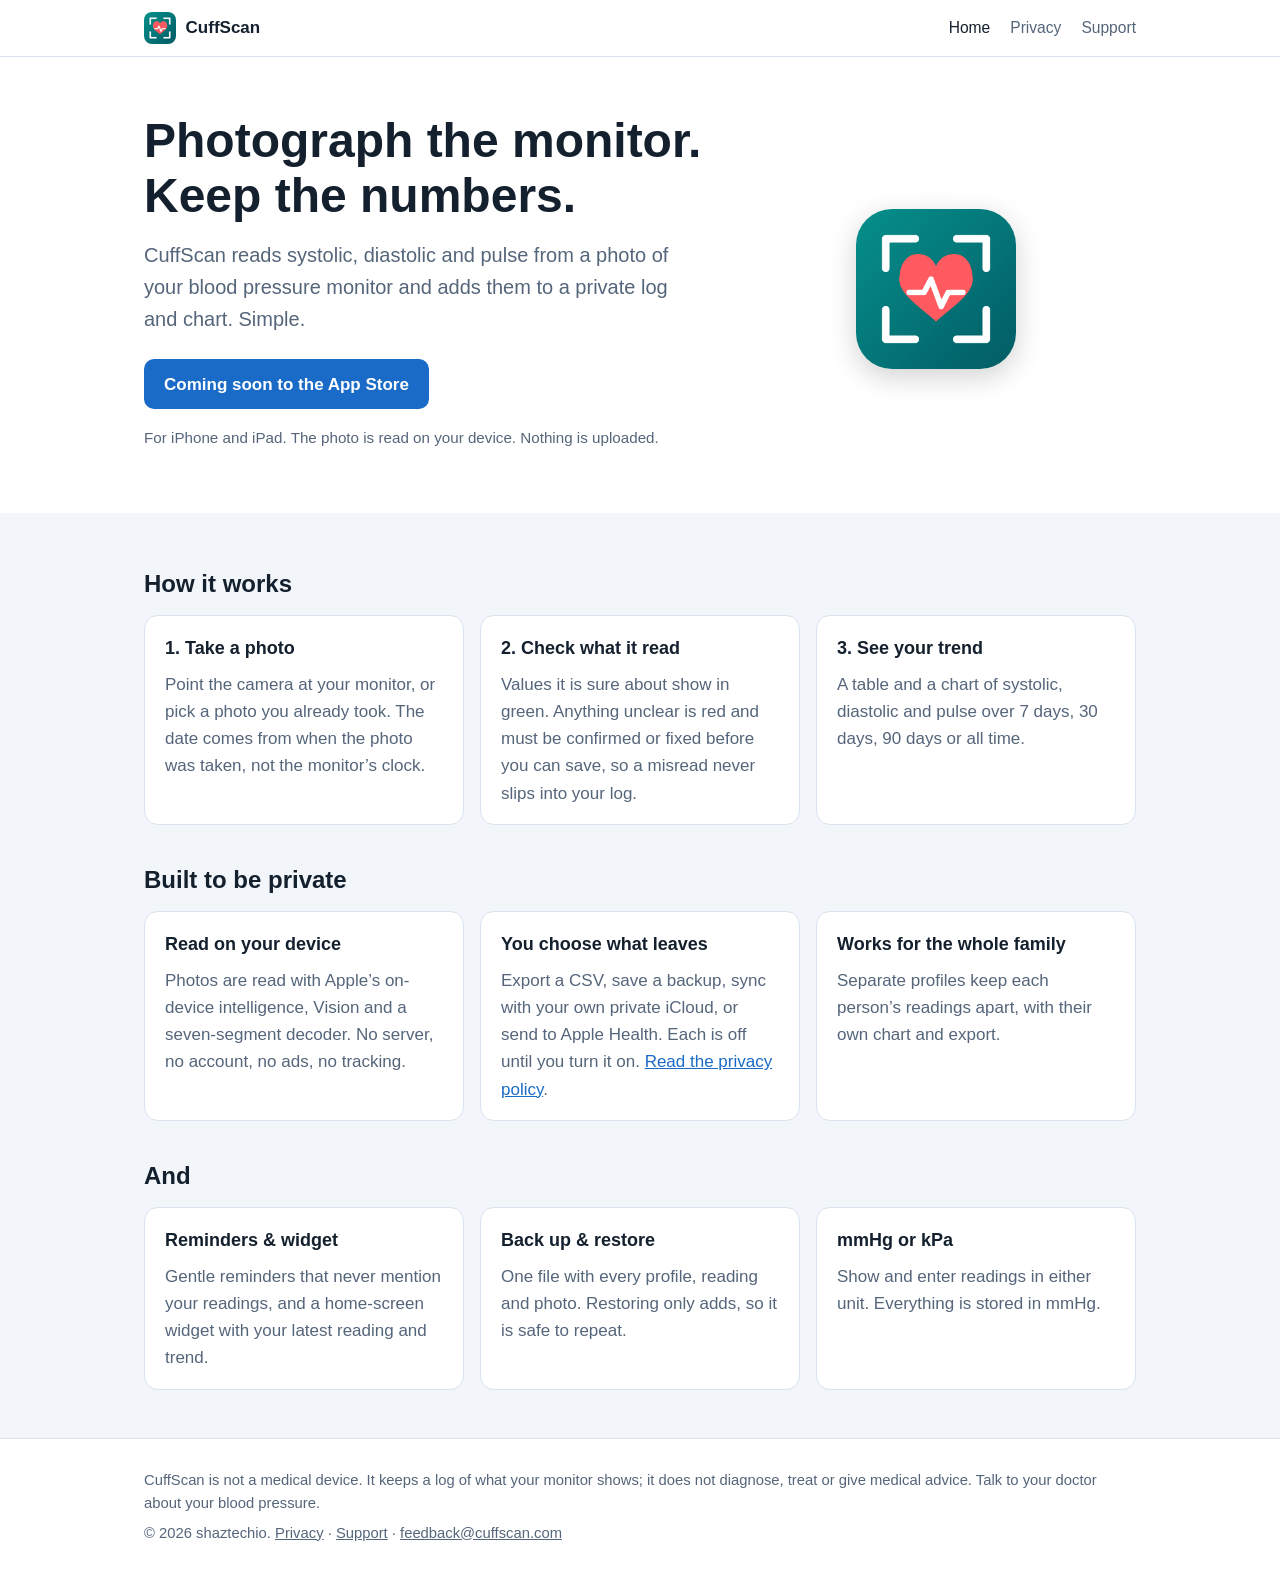
==== index.html @ 8bf1f527 "Add landing page, privacy policy, support page and site scaffolding Co-Authored-By: Claude Sonnet 5." ====
<!doctype html>
<html lang="en">
<head>
<meta charset="utf-8">
<meta name="viewport" content="width=device-width, initial-scale=1">
<title>CuffScan: photograph your BP monitor, keep a private log</title>
<meta name="description" content="Take a photo of your blood pressure monitor and CuffScan reads the numbers on your device and keeps a private log. No account, no cloud processing.">
<link rel="canonical" href="https://cuffscan.com/">
<link rel="icon" type="image/png" sizes="32x32" href="/assets/favicon-32.png">
<link rel="apple-touch-icon" href="/assets/apple-touch-icon.png">
<meta name="color-scheme" content="light dark">
<meta property="og:title" content="CuffScan: photograph your BP monitor, keep a private log">
<meta property="og:description" content="Take a photo of your blood pressure monitor and CuffScan reads the numbers on your device and keeps a private log. No account, no cloud processing.">
<meta property="og:image" content="https://cuffscan.com/assets/icon-512.png">
<link rel="stylesheet" href="/assets/style.css">
</head>
<body>
<header class="site"><div class="wrap">
<a class="brand" href="/"><img src="/assets/favicon-32.png" alt="" width="32" height="32">CuffScan</a>
<nav aria-label="Main"><a href="/" aria-current="page">Home</a><a href="/privacy/">Privacy</a><a href="/support/">Support</a></nav>
</div></header>
<main>
<section class="hero"><div class="wrap">
<div>
<h1>Photograph the monitor. Keep the numbers.</h1>
<p class="lead">CuffScan reads systolic, diastolic and pulse from a photo of your blood pressure monitor and adds them to a private log and chart. Simple.</p>
<p><span class="button" aria-disabled="true">Coming soon to the App Store</span></p>
<p class="note">For iPhone and iPad. The photo is read on your device. Nothing is uploaded.</p>
</div>
<img class="icon" src="/assets/icon-512.png" alt="CuffScan app icon: scan brackets around a heart" width="160" height="160">
</div></section>
<section class="band"><div class="wrap">
<h2>How it works</h2>
<div class="grid">
<div class="card"><h3>1. Take a photo</h3><p>Point the camera at your monitor, or pick a photo you already took. The date comes from when the photo was taken, not the monitor&rsquo;s clock.</p></div>
<div class="card"><h3>2. Check what it read</h3><p>Values it is sure about show in green. Anything unclear is red and must be confirmed or fixed before you can save, so a misread never slips into your log.</p></div>
<div class="card"><h3>3. See your trend</h3><p>A table and a chart of systolic, diastolic and pulse over 7 days, 30 days, 90 days or all time.</p></div>
</div>
<h2>Built to be private</h2>
<div class="grid">
<div class="card"><h3>Read on your device</h3><p>Photos are read with Apple&rsquo;s on-device intelligence, Vision and a seven-segment decoder. No server, no account, no ads, no tracking.</p></div>
<div class="card"><h3>You choose what leaves</h3><p>Export a CSV, save a backup, sync with your own private iCloud, or send to Apple Health. Each is off until you turn it on. <a href="/privacy/">Read the privacy policy</a>.</p></div>
<div class="card"><h3>Works for the whole family</h3><p>Separate profiles keep each person&rsquo;s readings apart, with their own chart and export.</p></div>
</div>
<h2>And</h2>
<div class="grid">
<div class="card"><h3>Reminders &amp; widget</h3><p>Gentle reminders that never mention your readings, and a home-screen widget with your latest reading and trend.</p></div>
<div class="card"><h3>Back up &amp; restore</h3><p>One file with every profile, reading and photo. Restoring only adds, so it is safe to repeat.</p></div>
<div class="card"><h3>mmHg or kPa</h3><p>Show and enter readings in either unit. Everything is stored in mmHg.</p></div>
</div>
</div></section>
</main>
<footer class="site"><div class="wrap">
<p>CuffScan is not a medical device. It keeps a log of what your monitor shows; it does not diagnose, treat or give medical advice. Talk to your doctor about your blood pressure.</p>
<p>&copy; 2026 shaztechio. <a href="/privacy/">Privacy</a> &middot; <a href="/support/">Support</a> &middot; <a href="mailto:feedback@cuffscan.com">feedback@cuffscan.com</a></p>
</div></footer>
</body>
</html>
---- assets/style.css ----
:root {
  --bg: #ffffff;
  --bg-soft: #f2f6fb;
  --text: #14202e;
  --muted: #55657a;
  --accent: #1a6bc7;
  --accent-text: #ffffff;
  --border: #d9e2ee;
  --max: 64rem;
}
@media (prefers-color-scheme: dark) {
  :root {
    --bg: #0e141b;
    --bg-soft: #16202b;
    --text: #e8eef6;
    --muted: #9fb0c4;
    --accent: #408fff;
    --accent-text: #0e141b;
    --border: #25323f;
  }
}
* { box-sizing: border-box; }
html { -webkit-text-size-adjust: 100%; }
body {
  margin: 0;
  background: var(--bg);
  color: var(--text);
  font: 1.0625rem/1.6 -apple-system, BlinkMacSystemFont, "Segoe UI", Roboto, Helvetica, Arial, sans-serif;
}
a { color: var(--accent); }
a:focus-visible, .button:focus-visible { outline: 3px solid var(--accent); outline-offset: 2px; border-radius: 4px; }
.wrap { max-width: var(--max); margin: 0 auto; padding: 0 1rem; }
.prose { max-width: 42rem; }

header.site { border-bottom: 1px solid var(--border); }
header.site .wrap { display: flex; align-items: center; justify-content: space-between; gap: 1rem; padding-top: .75rem; padding-bottom: .75rem; }
.brand { display: flex; align-items: center; gap: .6rem; font-weight: 700; color: var(--text); text-decoration: none; }
.brand img { width: 32px; height: 32px; border-radius: 8px; }
nav a { margin-left: 1.25rem; color: var(--muted); text-decoration: none; font-size: .975rem; }
nav a:hover, nav a[aria-current="page"] { color: var(--text); }

.hero { padding: 3.5rem 0 3rem; }
.hero .wrap { display: grid; gap: 2rem; align-items: center; }
@media (min-width: 48rem) { .hero .wrap { grid-template-columns: 1.4fr 1fr; } }
.hero img.icon { width: 160px; height: 160px; border-radius: 36px; box-shadow: 0 8px 28px rgba(0,0,0,.18); justify-self: center; }
h1 { font-size: clamp(2rem, 5vw, 3rem); line-height: 1.15; margin: 0 0 1rem; }
h2 { font-size: 1.5rem; line-height: 1.25; margin: 2.5rem 0 .75rem; }
h3 { font-size: 1.125rem; margin: 1.75rem 0 .5rem; }
.lead { font-size: 1.25rem; color: var(--muted); margin: 0 0 1.5rem; }
.button { display: inline-block; background: var(--accent); color: var(--accent-text); padding: .7rem 1.25rem; border-radius: 10px; font-weight: 600; text-decoration: none; }
.note { color: var(--muted); font-size: .95rem; }

section.band { background: var(--bg-soft); padding: 1rem 0 3rem; }
.grid { display: grid; gap: 1rem; grid-template-columns: repeat(auto-fit, minmax(15rem, 1fr)); margin-top: 1rem; }
.card { background: var(--bg); border: 1px solid var(--border); border-radius: 14px; padding: 1.1rem 1.25rem; }
.card h3 { margin-top: 0; }
.card p { margin: 0; color: var(--muted); }

main.page { padding: 2.5rem 0 3rem; }
main.page h1 { font-size: 2.25rem; }
main.page ul { padding-left: 1.25rem; }
main.page li { margin: .35rem 0; }
.callout { background: var(--bg-soft); border: 1px solid var(--border); border-radius: 12px; padding: 1rem 1.25rem; margin: 1.5rem 0; }

footer.site { border-top: 1px solid var(--border); padding: 1.5rem 0 2.5rem; color: var(--muted); font-size: .925rem; }
footer.site a { color: var(--muted); }
footer.site p { margin: .35rem 0; }
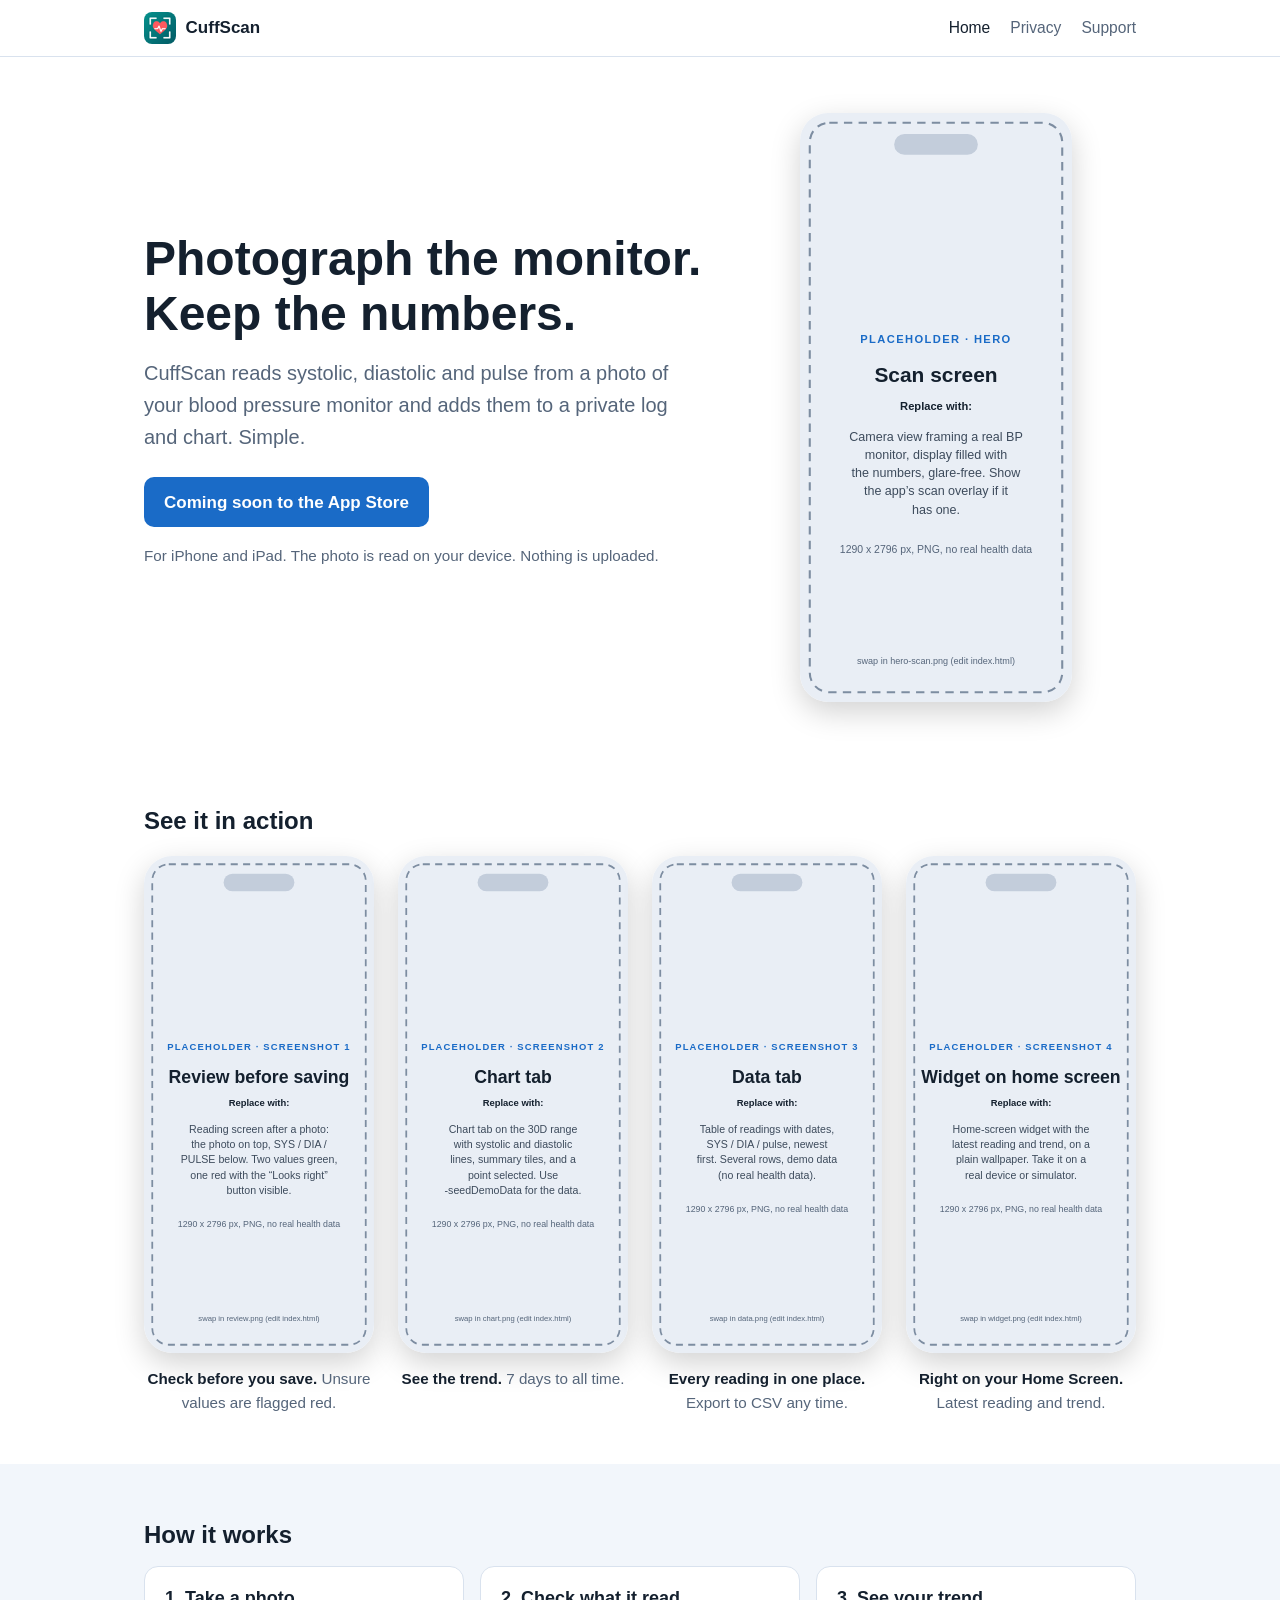
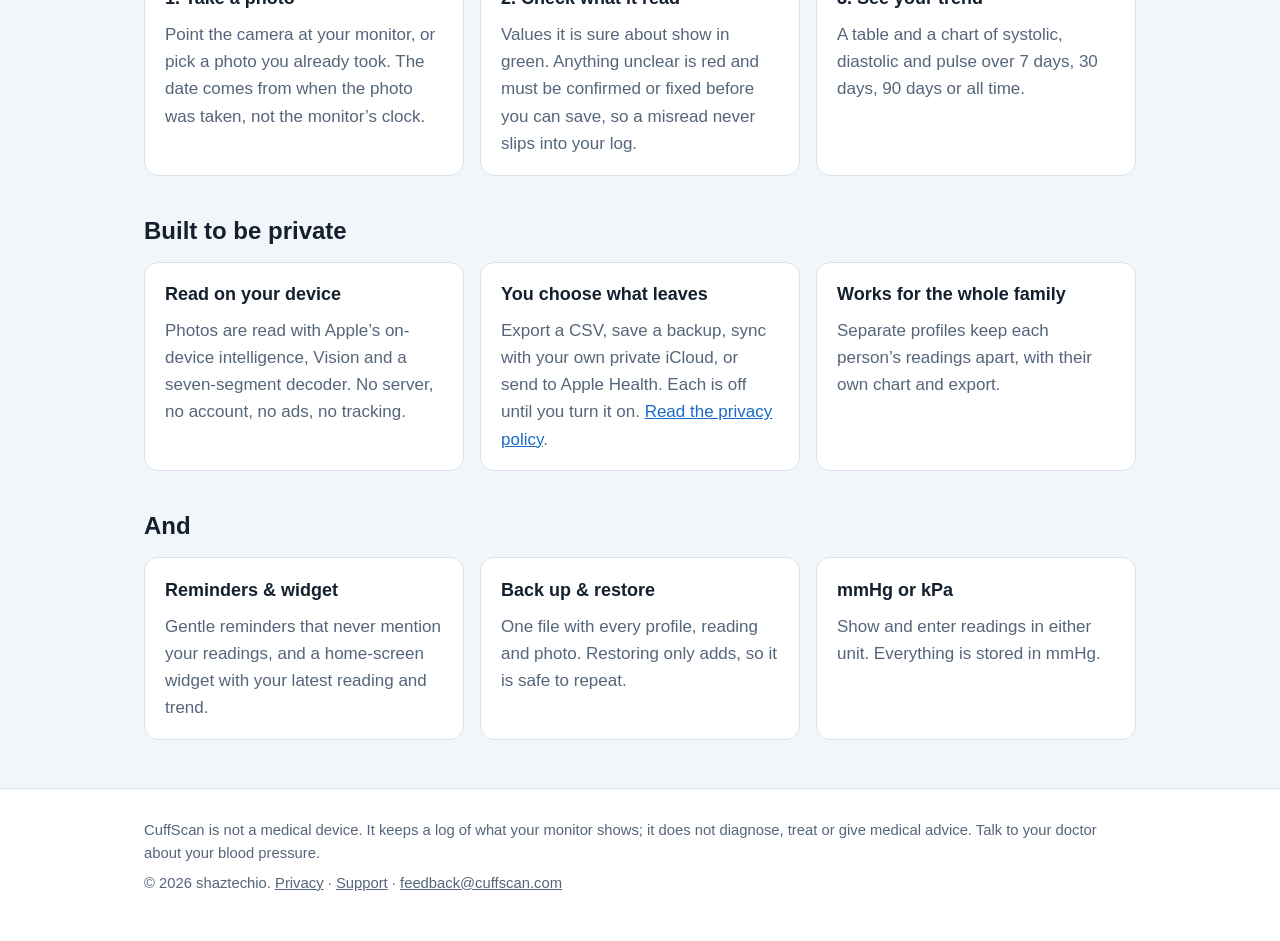
==== commit 08538f6a: "Add placeholder screenshots with instructions to the landing page Co-Authored-By: Claude Sonnet 5.5 " ====
--- a/index.html
+++ b/index.html
@@ -27,8 +27,16 @@
 <p><span class="button" aria-disabled="true">Coming soon to the App Store</span></p>
 <p class="note">For iPhone and iPad. The photo is read on your device. Nothing is uploaded.</p>
 </div>
-<img class="icon" src="/assets/icon-512.png" alt="CuffScan app icon: scan brackets around a heart" width="160" height="160">
+<img class="shot hero-shot" src="/assets/screens/hero-scan.svg" alt="Placeholder: screenshot of CuffScan scanning a blood pressure monitor" width="390" height="844">
 </div></section>
+<section class="gallery"><div class="wrap">
+<h2>See it in action</h2>
+<div class="shots">
+<figure><img class="shot" src="/assets/screens/review.svg" alt="Placeholder: review screen with green and red values" width="390" height="844" loading="lazy"><figcaption><strong>Check before you save.</strong> Unsure values are flagged red.</figcaption></figure>
+<figure><img class="shot" src="/assets/screens/chart.svg" alt="Placeholder: chart of systolic and diastolic over 30 days" width="390" height="844" loading="lazy"><figcaption><strong>See the trend.</strong> 7 days to all time.</figcaption></figure>
+<figure><img class="shot" src="/assets/screens/data.svg" alt="Placeholder: table of readings" width="390" height="844" loading="lazy"><figcaption><strong>Every reading in one place.</strong> Export to CSV any time.</figcaption></figure>
+<figure><img class="shot" src="/assets/screens/widget.svg" alt="Placeholder: home-screen widget showing the latest reading" width="390" height="844" loading="lazy"><figcaption><strong>Right on your Home Screen.</strong> Latest reading and trend.</figcaption></figure>
+</div></div></section>
 <section class="band"><div class="wrap">
 <h2>How it works</h2>
 <div class="grid">
--- a/assets/style.css
+++ b/assets/style.css
@@ -65,3 +65,12 @@
 footer.site { border-top: 1px solid var(--border); padding: 1.5rem 0 2.5rem; color: var(--muted); font-size: .925rem; }
 footer.site a { color: var(--muted); }
 footer.site p { margin: .35rem 0; }
+
+img.shot { display: block; width: 100%; height: auto; border-radius: 28px; box-shadow: 0 10px 30px rgba(0,0,0,.18); }
+.hero-shot { max-width: 17rem; justify-self: center; }
+.gallery { padding: 1rem 0 3rem; }
+.shots { display: grid; gap: 1.5rem; grid-template-columns: repeat(auto-fit, minmax(12rem, 1fr)); margin-top: 1.25rem; }
+.shots figure { margin: 0; }
+.shots img.shot { max-width: 15rem; margin: 0 auto; }
+.shots figcaption { margin-top: .85rem; text-align: center; color: var(--muted); font-size: .95rem; }
+.shots figcaption strong { color: var(--text); }
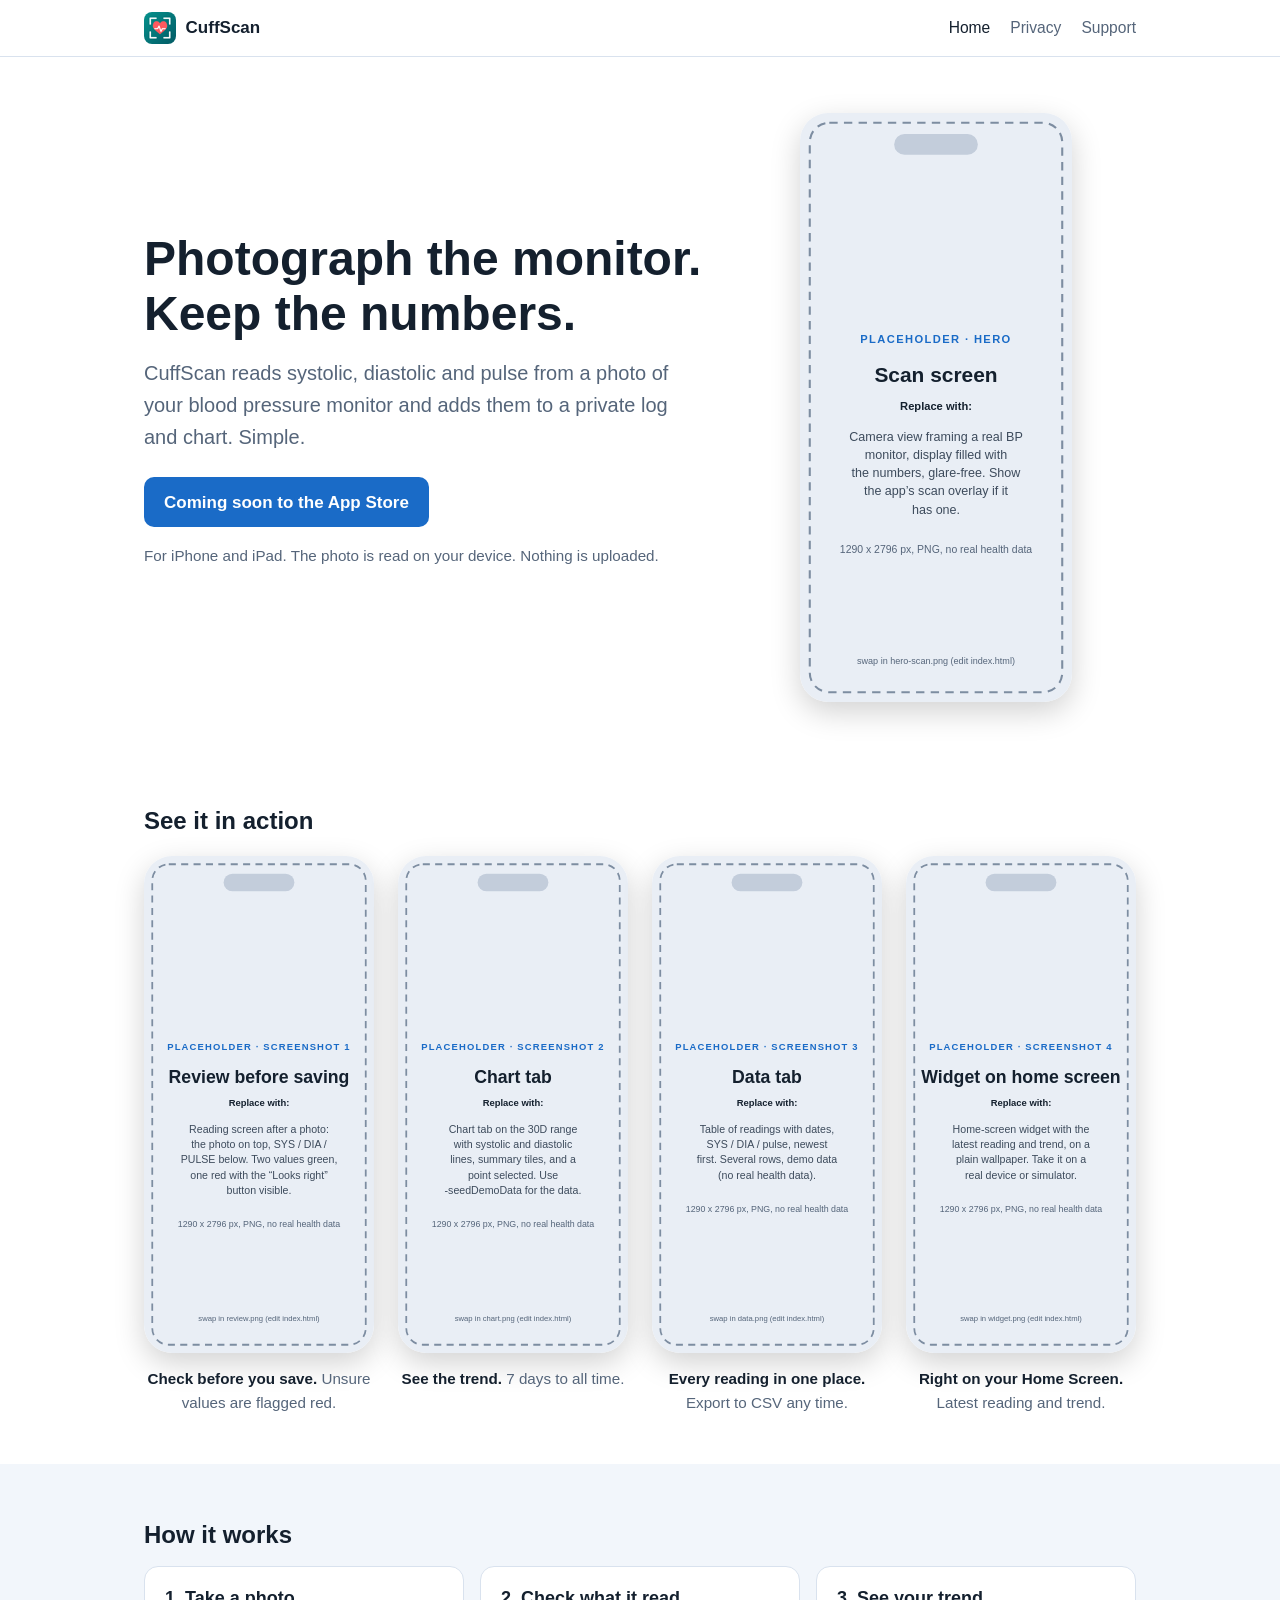
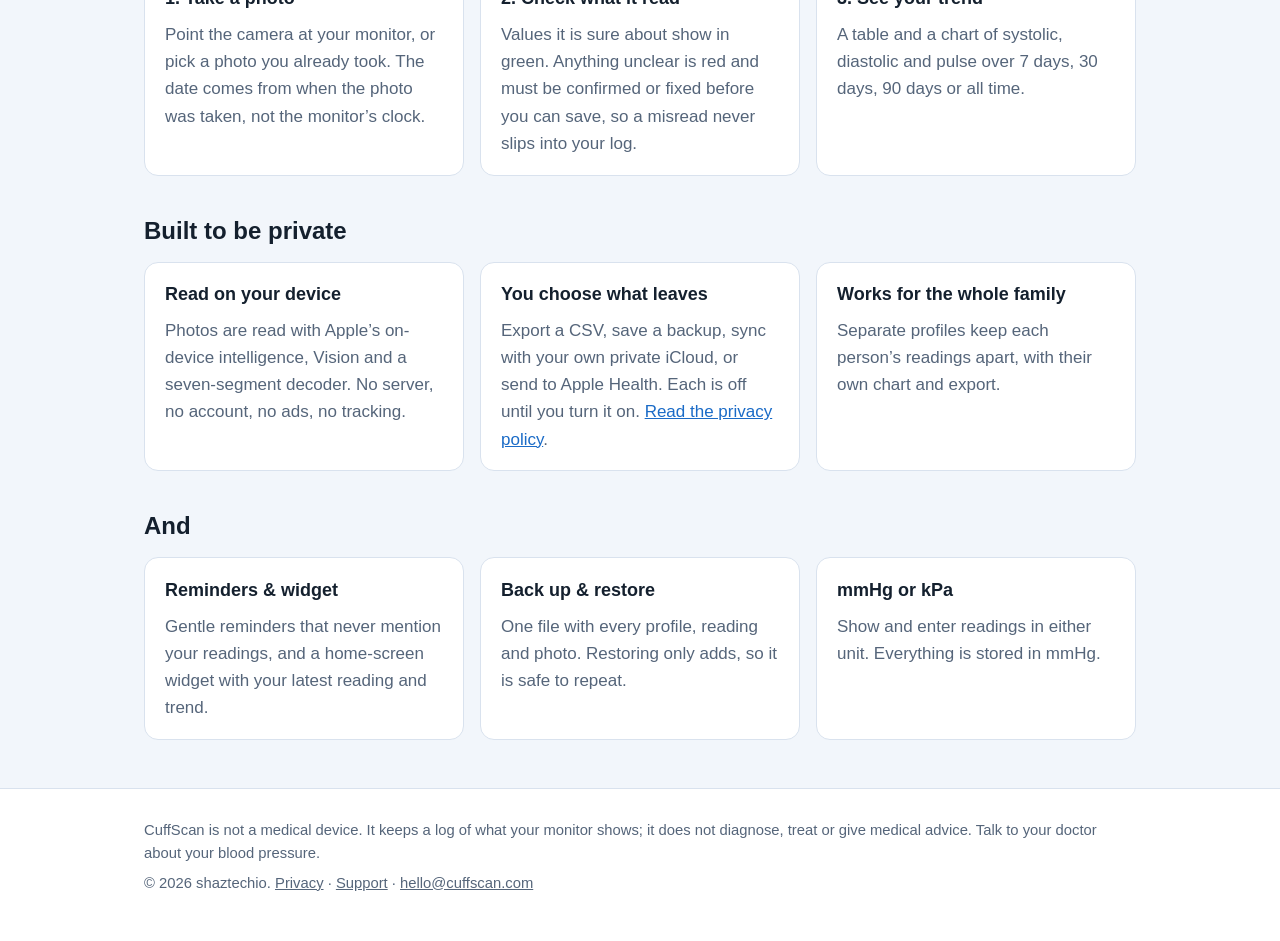
==== commit 88b2bd50: "Use hello@cuffscan.com as the site contact address Co-Authored-By: Claude Sonnet 5.5 <noreply@anthro" ====
--- a/index.html
+++ b/index.html
@@ -60,7 +60,7 @@
 </main>
 <footer class="site"><div class="wrap">
 <p>CuffScan is not a medical device. It keeps a log of what your monitor shows; it does not diagnose, treat or give medical advice. Talk to your doctor about your blood pressure.</p>
-<p>&copy; 2026 shaztechio. <a href="/privacy/">Privacy</a> &middot; <a href="/support/">Support</a> &middot; <a href="mailto:feedback@cuffscan.com">feedback@cuffscan.com</a></p>
+<p>&copy; 2026 shaztechio. <a href="/privacy/">Privacy</a> &middot; <a href="/support/">Support</a> &middot; <a href="mailto:hello@cuffscan.com">hello@cuffscan.com</a></p>
 </div></footer>
 </body>
 </html>
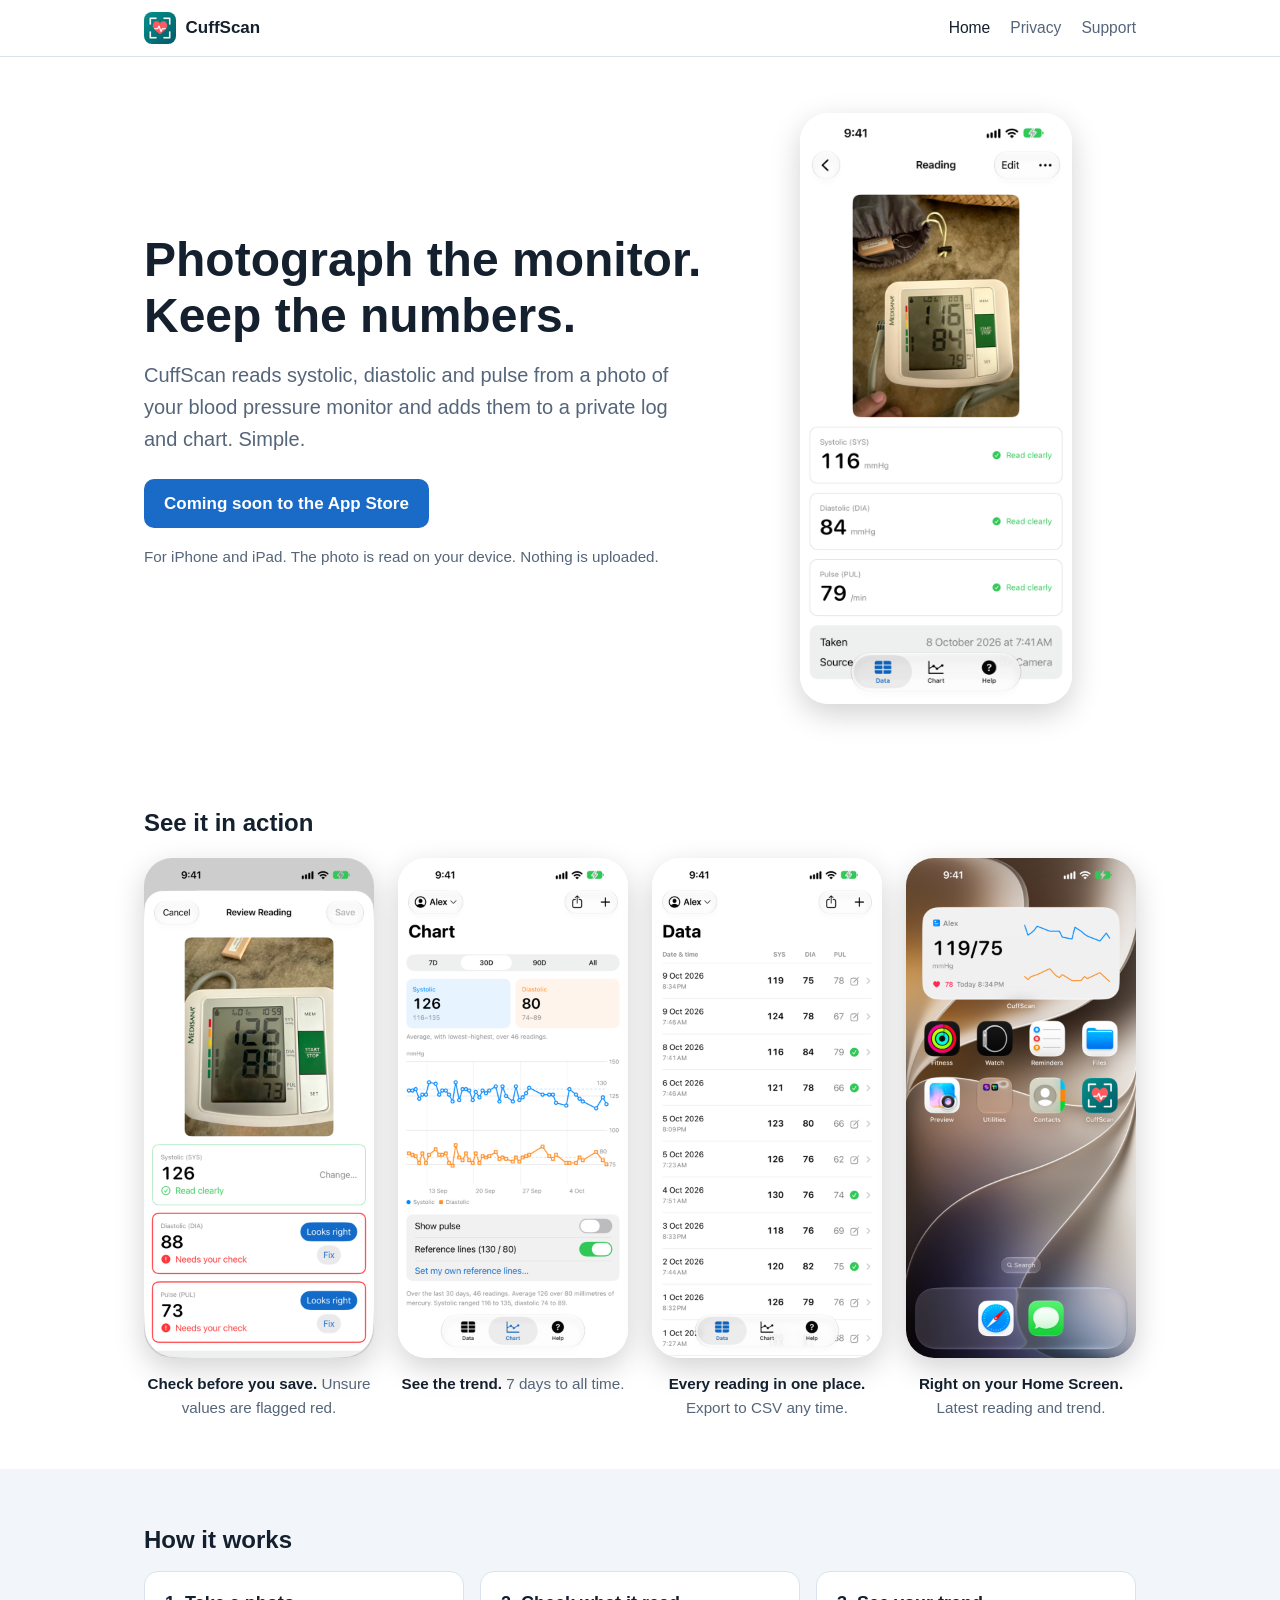
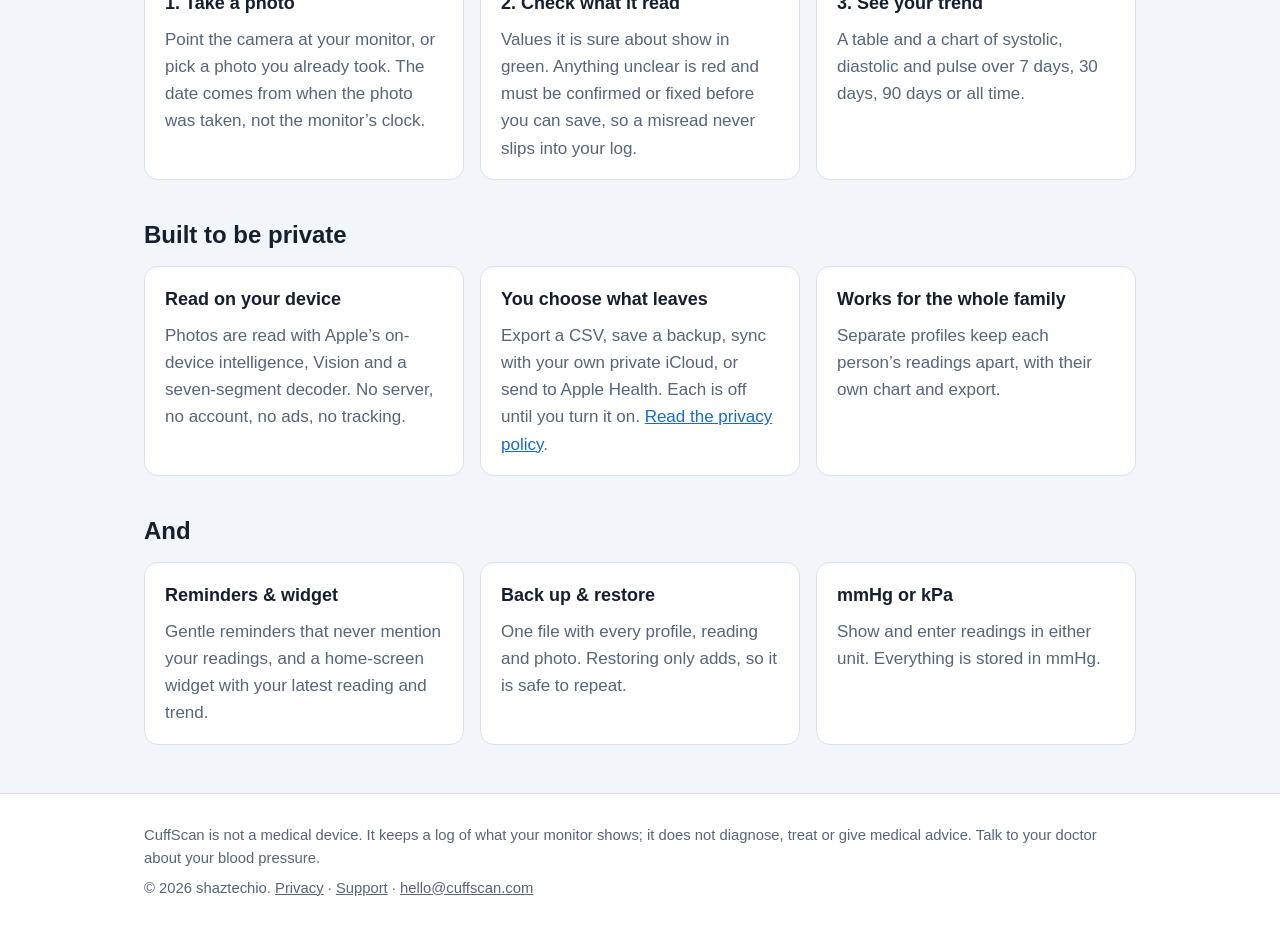
==== commit 2f926c4a: "Replace placeholder images with real app screenshots Co-Authored-By: Claude Sonnet 5.5 <noreply@anth" ====
--- a/index.html
+++ b/index.html
@@ -27,15 +27,15 @@
 <p><span class="button" aria-disabled="true">Coming soon to the App Store</span></p>
 <p class="note">For iPhone and iPad. The photo is read on your device. Nothing is uploaded.</p>
 </div>
-<img class="shot hero-shot" src="/assets/screens/hero-scan.svg" alt="Placeholder: screenshot of CuffScan scanning a blood pressure monitor" width="390" height="844">
+<img class="shot hero-shot" src="/assets/screens/hero-scan.png" alt="CuffScan reading a blood pressure monitor photo, with every value read clearly" width="690" height="1500">
 </div></section>
 <section class="gallery"><div class="wrap">
 <h2>See it in action</h2>
 <div class="shots">
-<figure><img class="shot" src="/assets/screens/review.svg" alt="Placeholder: review screen with green and red values" width="390" height="844" loading="lazy"><figcaption><strong>Check before you save.</strong> Unsure values are flagged red.</figcaption></figure>
-<figure><img class="shot" src="/assets/screens/chart.svg" alt="Placeholder: chart of systolic and diastolic over 30 days" width="390" height="844" loading="lazy"><figcaption><strong>See the trend.</strong> 7 days to all time.</figcaption></figure>
-<figure><img class="shot" src="/assets/screens/data.svg" alt="Placeholder: table of readings" width="390" height="844" loading="lazy"><figcaption><strong>Every reading in one place.</strong> Export to CSV any time.</figcaption></figure>
-<figure><img class="shot" src="/assets/screens/widget.svg" alt="Placeholder: home-screen widget showing the latest reading" width="390" height="844" loading="lazy"><figcaption><strong>Right on your Home Screen.</strong> Latest reading and trend.</figcaption></figure>
+<figure><img class="shot" src="/assets/screens/review.png" alt="Review screen: one value read clearly, two flagged for a check" width="690" height="1500" loading="lazy"><figcaption><strong>Check before you save.</strong> Unsure values are flagged red.</figcaption></figure>
+<figure><img class="shot" src="/assets/screens/chart.png" alt="Chart of systolic and diastolic readings over 30 days" width="690" height="1500" loading="lazy"><figcaption><strong>See the trend.</strong> 7 days to all time.</figcaption></figure>
+<figure><img class="shot" src="/assets/screens/data.png" alt="Table of readings with dates, systolic, diastolic and pulse" width="690" height="1500" loading="lazy"><figcaption><strong>Every reading in one place.</strong> Export to CSV any time.</figcaption></figure>
+<figure><img class="shot" src="/assets/screens/widget.png" alt="Home-screen widget showing the latest reading and trend" width="690" height="1500" loading="lazy"><figcaption><strong>Right on your Home Screen.</strong> Latest reading and trend.</figcaption></figure>
 </div></div></section>
 <section class="band"><div class="wrap">
 <h2>How it works</h2>
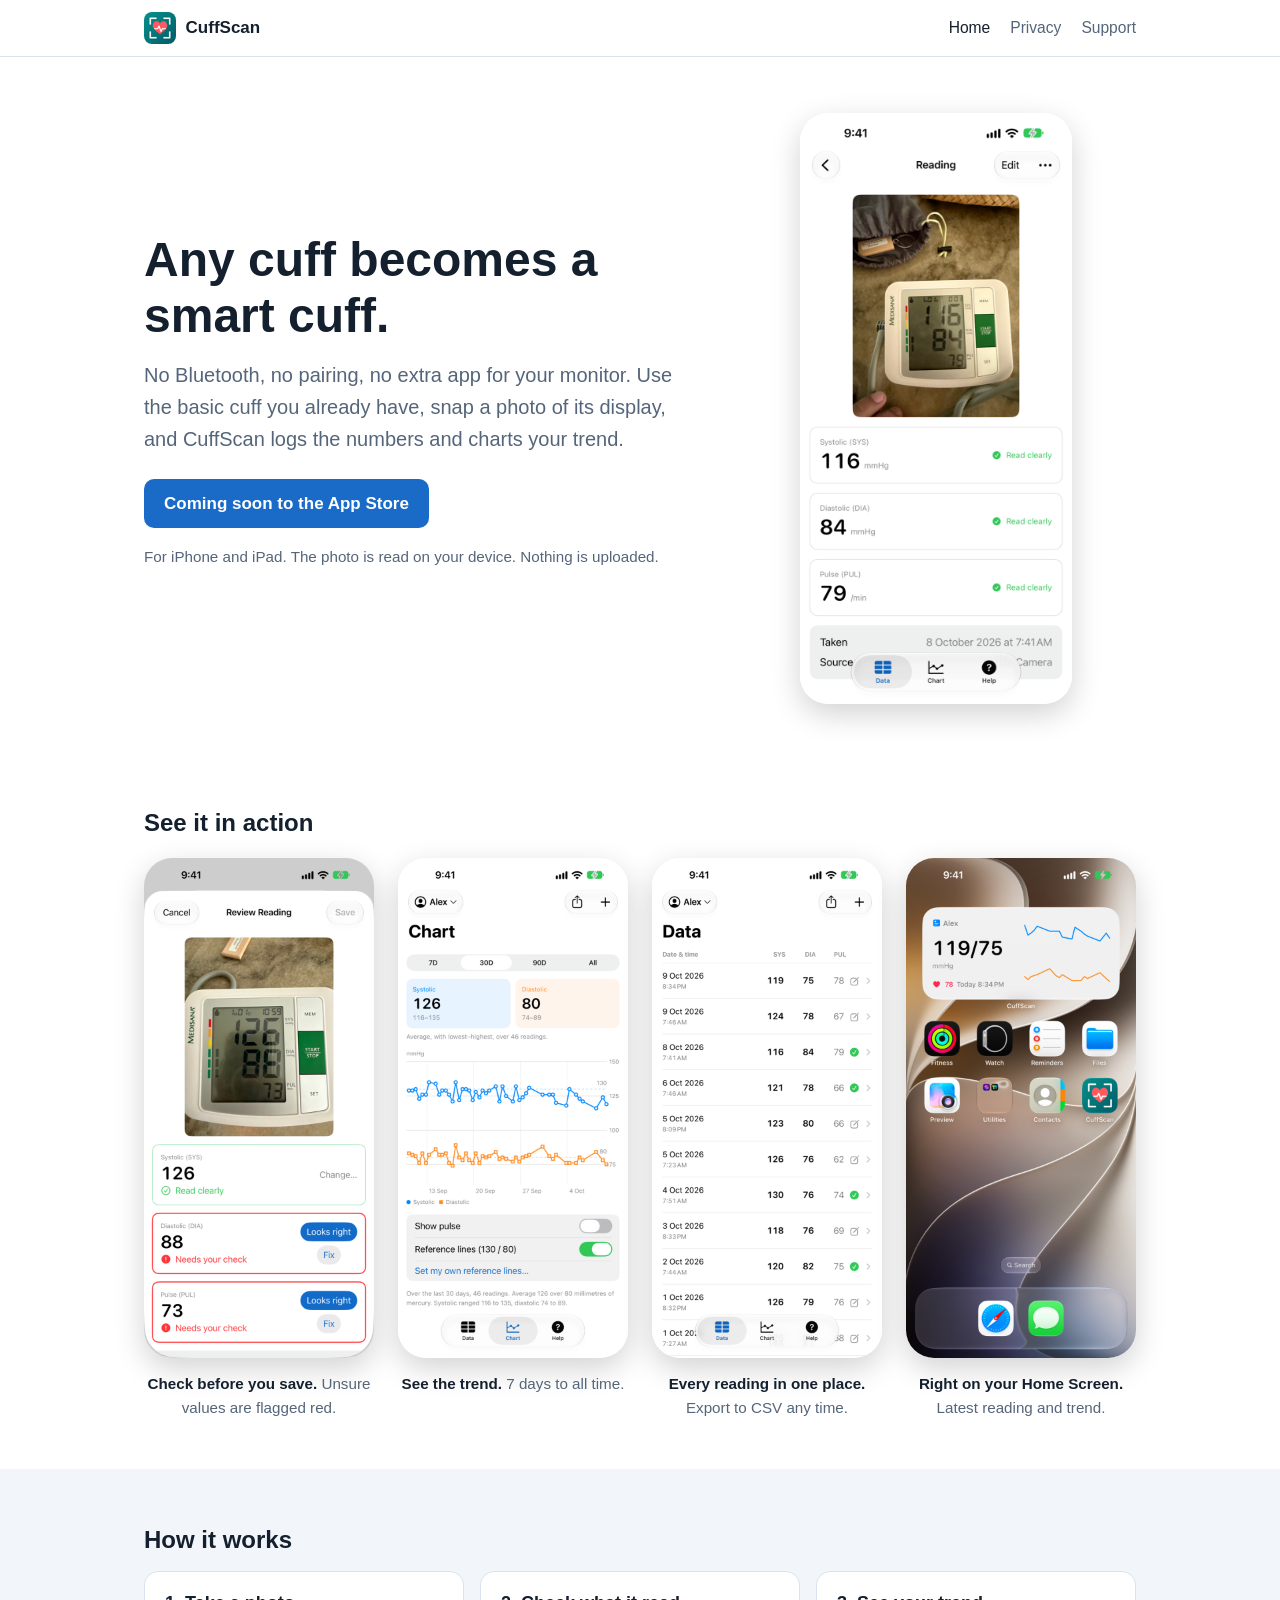
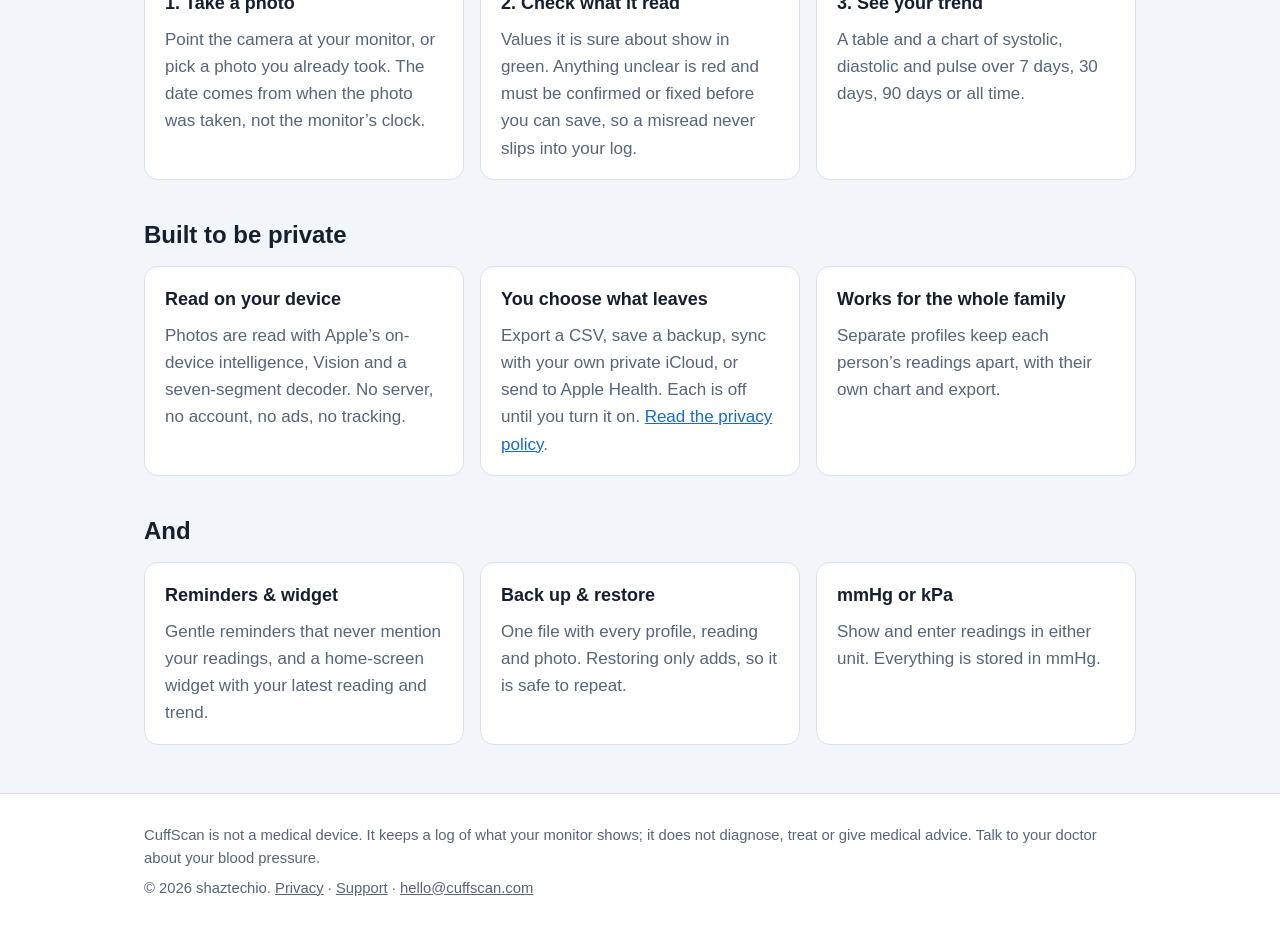
==== commit be69dd5e: "New tagline, full OpenGraph and Twitter card tags, and a 1200x630 share image Co-Authored-By: Claude" ====
--- a/index.html
+++ b/index.html
@@ -3,15 +3,28 @@
 <head>
 <meta charset="utf-8">
 <meta name="viewport" content="width=device-width, initial-scale=1">
-<title>CuffScan: photograph your BP monitor, keep a private log</title>
-<meta name="description" content="Take a photo of your blood pressure monitor and CuffScan reads the numbers on your device and keeps a private log. No account, no cloud processing.">
+<title>CuffScan: any blood pressure monitor, a smart log</title>
+<meta name="description" content="Skip the Bluetooth cuffs. Use any basic blood pressure monitor, snap a photo of its display, and CuffScan reads the numbers on your device and keeps a private log and chart.">
 <link rel="canonical" href="https://cuffscan.com/">
 <link rel="icon" type="image/png" sizes="32x32" href="/assets/favicon-32.png">
 <link rel="apple-touch-icon" href="/assets/apple-touch-icon.png">
 <meta name="color-scheme" content="light dark">
-<meta property="og:title" content="CuffScan: photograph your BP monitor, keep a private log">
-<meta property="og:description" content="Take a photo of your blood pressure monitor and CuffScan reads the numbers on your device and keeps a private log. No account, no cloud processing.">
-<meta property="og:image" content="https://cuffscan.com/assets/icon-512.png">
+<meta property="og:type" content="website">
+<meta property="og:site_name" content="CuffScan">
+<meta property="og:locale" content="en_US">
+<meta property="og:url" content="https://cuffscan.com/">
+<meta property="og:title" content="CuffScan: any blood pressure monitor, a smart log">
+<meta property="og:description" content="Skip the Bluetooth cuffs. Use any basic blood pressure monitor, snap a photo of its display, and CuffScan reads the numbers on your device and keeps a private log and chart.">
+<meta property="og:image" content="https://cuffscan.com/assets/og-image.png">
+<meta property="og:image:type" content="image/png">
+<meta property="og:image:width" content="1200">
+<meta property="og:image:height" content="630">
+<meta property="og:image:alt" content="CuffScan: any cuff becomes a smart cuff. Snap your monitor, keep a private log.">
+<meta name="twitter:card" content="summary_large_image">
+<meta name="twitter:title" content="CuffScan: any blood pressure monitor, a smart log">
+<meta name="twitter:description" content="Skip the Bluetooth cuffs. Use any basic blood pressure monitor, snap a photo of its display, and CuffScan reads the numbers on your device and keeps a private log and chart.">
+<meta name="twitter:image" content="https://cuffscan.com/assets/og-image.png">
+<meta name="twitter:image:alt" content="CuffScan: any cuff becomes a smart cuff. Snap your monitor, keep a private log.">
 <link rel="stylesheet" href="/assets/style.css">
 </head>
 <body>
@@ -22,8 +35,8 @@
 <main>
 <section class="hero"><div class="wrap">
 <div>
-<h1>Photograph the monitor. Keep the numbers.</h1>
-<p class="lead">CuffScan reads systolic, diastolic and pulse from a photo of your blood pressure monitor and adds them to a private log and chart. Simple.</p>
+<h1>Any cuff becomes a smart cuff.</h1>
+<p class="lead">No Bluetooth, no pairing, no extra app for your monitor. Use the basic cuff you already have, snap a photo of its display, and CuffScan logs the numbers and charts your trend.</p>
 <p><span class="button" aria-disabled="true">Coming soon to the App Store</span></p>
 <p class="note">For iPhone and iPad. The photo is read on your device. Nothing is uploaded.</p>
 </div>
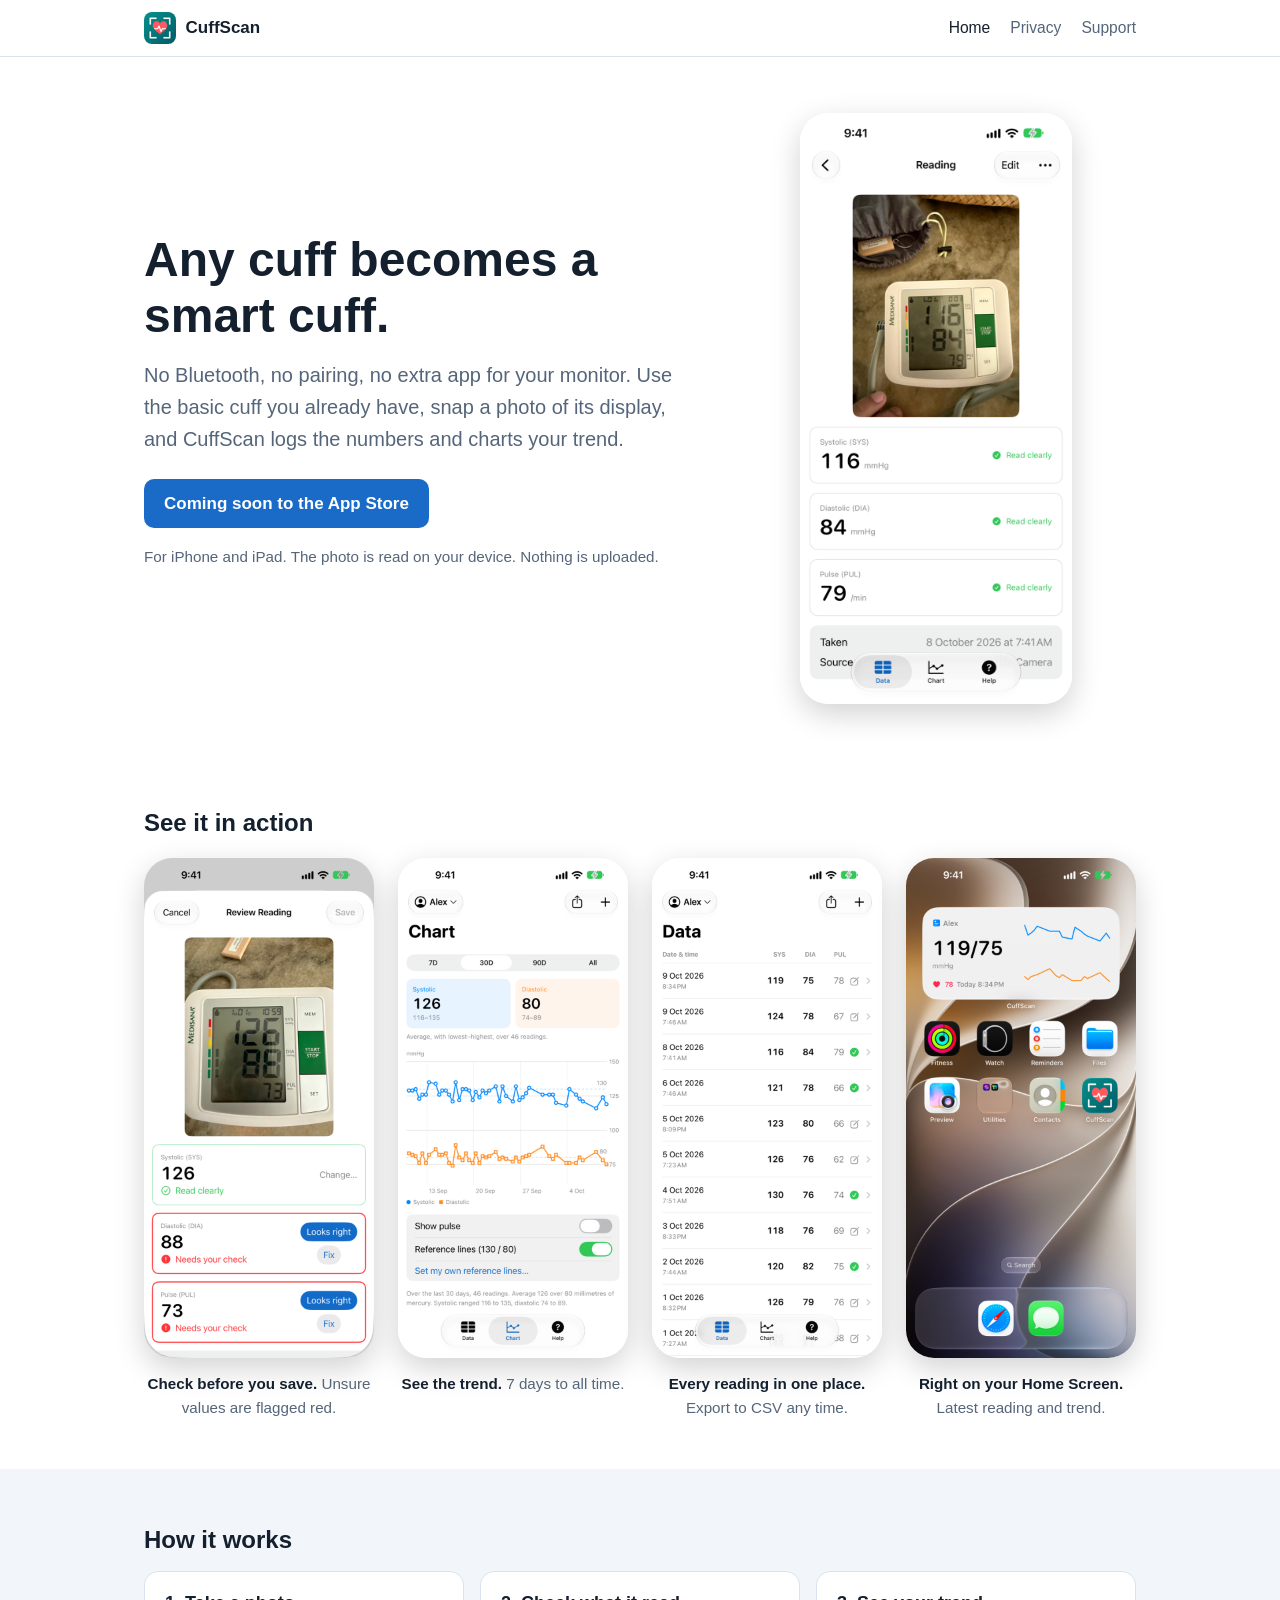
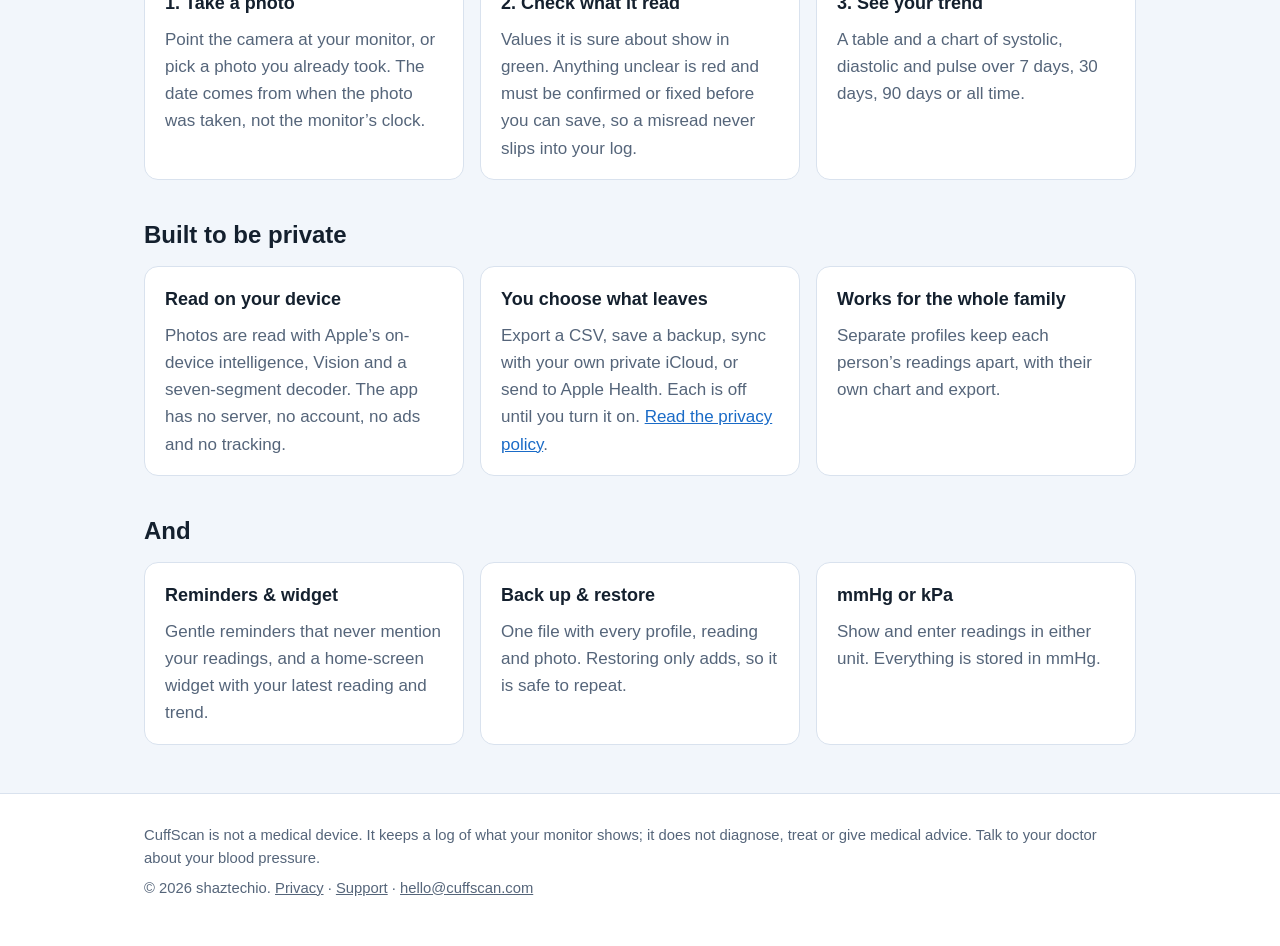
==== commit b4bc4bdb: "Add PostHog analytics in cookieless mode and update the privacy policy to match Co-Authored-By: Clau" ====
--- a/index.html
+++ b/index.html
@@ -26,6 +26,16 @@
 <meta name="twitter:image" content="https://cuffscan.com/assets/og-image.png">
 <meta name="twitter:image:alt" content="CuffScan: any cuff becomes a smart cuff. Snap your monitor, keep a private log.">
 <link rel="stylesheet" href="/assets/style.css">
+<script>
+    !function(t,e){var o,n,p,r;e.__SV||(window.posthog && window.posthog.__loaded)||(window.posthog=e,e._i=[],e.init=function(i,s,a){function g(t,e){var o=e.split(".");2==o.length&&(t=t[o[0]],e=o[1]),t[e]=function(){t.push([e].concat(Array.prototype.slice.call(arguments,0)))}}p||((p=t.createElement("script")).type="text/javascript",p.crossOrigin="anonymous",p.async=!0,p.src=s.api_host.replace(".i.posthog.com","-assets.i.posthog.com")+"/static/array.js",p.onerror=function(){p=null},(r=t.getElementsByTagName("script")[0]).parentNode.insertBefore(p,r));var u=e;for(void 0!==a?u=e[a]=[]:a="posthog",u.people=u.people||[],Object.defineProperty(u,"toString",{configurable:!0,enumerable:!0,writable:!0,value:function(t){var e="posthog";return"posthog"!==a&&(e+="."+a),t||(e+=" (stub)"),e}}),Object.defineProperty(u.people,"toString",{configurable:!0,enumerable:!0,writable:!0,value:function(){return u.toString(1)+".people (stub)"}}),o="gu mu yu bu ku init Qu Zu Wu Vu Yu el Gu ec zu lc uc cc hc dc vc capture getExtension Ju fu mc calculateEventProperties gc register register_once register_for_session unregister unregister_for_session wc Uu yc getFeatureFlag getFeatureFlagPayload getFeatureFlagResult getAllFeatureFlags isFeatureEnabled reloadFeatureFlags updateFlags updateEarlyAccessFeatureEnrollment getEarlyAccessFeatures on onFeatureFlags onSurveysLoaded onSessionId getSurveys getActiveMatchingSurveys onActiveMatchingSurveysChanged renderSurvey displaySurvey cancelPendingSurvey canRenderSurvey canRenderSurveyAsync kc identify setPersonProperties unsetPersonProperties group resetGroups setPersonPropertiesForFlags resetPersonPropertiesForFlags setGroupPropertiesForFlags resetGroupPropertiesForFlags reset Sc shutdown setIdentity clearIdentity get_distinct_id getGroups get_session_id get_session_replay_url alias set_config startSessionRecording stopSessionRecording sessionRecordingStarted captureException addExceptionStep captureLog startExceptionAutocapture stopExceptionAutocapture loadToolbar get_property getSessionProperty bc rc createPersonProfile setInternalOrTestUser Cu xu opt_in_capturing opt_out_capturing $u has_opted_in_capturing has_opted_out_capturing get_explicit_consent_status is_capturing clear_opt_in_out_capturing nc debug il Os getPageViewId captureTraceFeedback captureTraceMetric Nu".split(" "),n=0;n<o.length;n++)g(u,o[n]);e._i.push([i,s,a])},e.__SV=1)}(document,window.posthog||[]);
+    posthog.init('phc_mCGDYTK28FcP2kncj5VdfsPv9qaJPhiSs5xdi5FKzEHj', {
+        api_host: 'https://t.shaztech.io', // your managed reverse proxy domain
+        ui_host: 'https://us.posthog.com', // necessary because you're using a proxy, this way links will point back to PostHog properly
+        defaults: '2026-05-30',
+        person_profiles: 'identified_only', // or 'always' to create profiles for anonymous users as well
+        cookieless_mode: 'always', // no cookie or local-storage identifier, so no consent banner is needed for storage
+    })
+</script>
 </head>
 <body>
 <header class="site"><div class="wrap">
@@ -59,7 +69,7 @@
 </div>
 <h2>Built to be private</h2>
 <div class="grid">
-<div class="card"><h3>Read on your device</h3><p>Photos are read with Apple&rsquo;s on-device intelligence, Vision and a seven-segment decoder. No server, no account, no ads, no tracking.</p></div>
+<div class="card"><h3>Read on your device</h3><p>Photos are read with Apple&rsquo;s on-device intelligence, Vision and a seven-segment decoder. The app has no server, no account, no ads and no tracking.</p></div>
 <div class="card"><h3>You choose what leaves</h3><p>Export a CSV, save a backup, sync with your own private iCloud, or send to Apple Health. Each is off until you turn it on. <a href="/privacy/">Read the privacy policy</a>.</p></div>
 <div class="card"><h3>Works for the whole family</h3><p>Separate profiles keep each person&rsquo;s readings apart, with their own chart and export.</p></div>
 </div>
